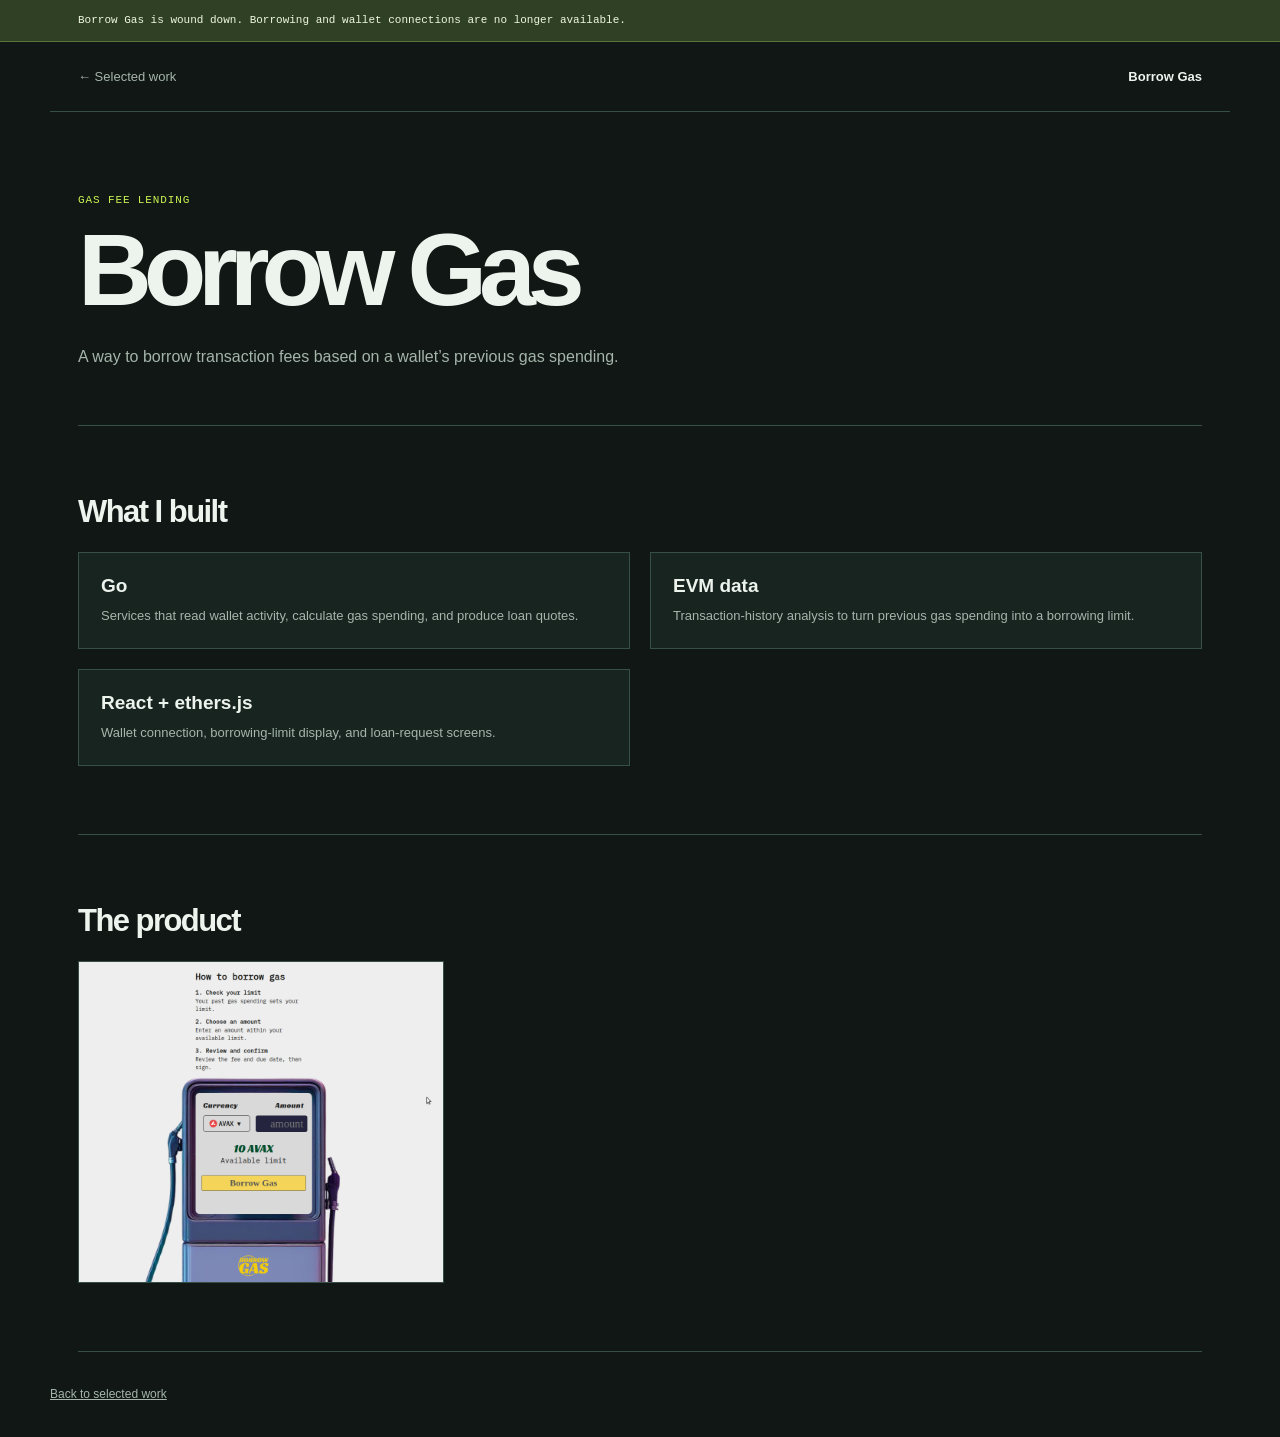
==== projects/borrow-gas/index.html @ a95733aa "Public portfolio" ====
<!doctype html>
<html lang="en">
<head>
  <meta charset="utf-8">
  <meta name="viewport" content="width=device-width,initial-scale=1">
  <title>Borrow Gas — Xavier Kibet</title>
  <link rel="stylesheet" href="../archive.css">
</head>
<body>
  <div class="archive-note"><div class="shell">Borrow Gas is wound down. Borrowing and wallet connections are no longer available.</div></div>
  <header class="top shell"><a class="back" href="../../#work">← Selected work</a><strong>Borrow Gas</strong></header>
  <main class="shell">
    <section class="hero"><p class="eyebrow">Gas fee lending</p><h1>Borrow Gas</h1><p>A way to borrow transaction fees based on a wallet’s previous gas spending.</p></section>
    <section class="section">
      <h2>What I built</h2>
      <div class="grid">
        <article class="card"><h3>Go</h3><p>Services that read wallet activity, calculate gas spending, and produce loan quotes.</p></article>
        <article class="card"><h3>EVM data</h3><p>Transaction-history analysis to turn previous gas spending into a borrowing limit.</p></article>
        <article class="card"><h3>React + ethers.js</h3><p>Wallet connection, borrowing-limit display, and loan-request screens.</p></article>
      </div>
    </section>
    <section class="section"><h2>The product</h2><div class="shots"><img src="assets/product-screen.png" alt="Borrow Gas AVAX borrowing form and available limit"></div></section>
  </main>
  <footer class="shell footer"><a href="../../#work">Back to selected work</a></footer>
</body>
</html>
---- projects/archive.css ----
:root{--bg:#101714;--panel:#17241f;--text:#edf3ed;--muted:#a5b5ac;--line:#365046;--accent:#cdf454;--warm:#ff7c4b}*{box-sizing:border-box}body{margin:0;background:var(--bg);color:var(--text);font-family:Manrope,Arial,sans-serif}a{color:inherit}.shell{max-width:1180px;margin:auto;padding:0 28px}.top{height:70px;display:flex;align-items:center;justify-content:space-between;border-bottom:1px solid var(--line);font-size:13px}.top a{text-decoration:none}.back{color:var(--muted)}.archive-note{background:#2f4025;color:#eff8dc;border-bottom:1px solid #587637;padding:12px 0;font:11px/1.5 "DM Mono",monospace}.hero{padding:82px 0 55px;border-bottom:1px solid var(--line)}.eyebrow{font:11px "DM Mono",monospace;text-transform:uppercase;letter-spacing:.08em;color:var(--accent);margin:0 0 18px}.hero h1{font-size:clamp(48px,8vw,105px);letter-spacing:-.08em;line-height:.9;margin:0}.hero p:last-child{color:var(--muted);max-width:630px;line-height:1.65;font-size:16px;margin:28px 0 0}.section{padding:68px 0;border-bottom:1px solid var(--line)}.section h2{font-size:31px;letter-spacing:-.05em;margin:0 0 22px}.grid{display:grid;grid-template-columns:repeat(2,1fr);gap:20px}.card{background:var(--panel);border:1px solid var(--line);padding:22px}.card h3{font-size:19px;margin:0 0 9px}.card p{color:var(--muted);line-height:1.55;font-size:13px;margin:0}.shots{display:grid;grid-template-columns:repeat(3,1fr);gap:13px}.shots img{width:100%;border:1px solid var(--line);display:block}.demo{background:#050809;border:1px solid #34413b;padding:25px}.demo label{display:block;font:11px "DM Mono",monospace;color:#b9c7bf;margin-bottom:10px}.demo-row{display:flex;gap:10px}.demo input{min-width:0;flex:1;background:#0d1310;border:1px solid #72e23f;color:#fff;padding:14px;font:16px "DM Mono",monospace}.demo button{background:var(--accent);border:0;padding:0 18px;font-weight:800;color:#102010;cursor:pointer}.results{list-style:none;padding:0;margin:22px 0 0}.results li{display:flex;justify-content:space-between;gap:16px;border-top:1px solid #26332d;padding:13px 3px;font:13px "DM Mono",monospace}.available{color:#6ded73}.map{height:420px;position:relative;background:#080c0a;overflow:hidden;border:1px solid var(--line)}.map .n{position:absolute;border-radius:50%;background:#8d5cf6;border:4px solid #e7ddff;box-shadow:0 0 0 8px rgba(141,92,246,.16);cursor:pointer}.map .n:hover{background:var(--accent)}.map .a{width:140px;height:140px;left:41%;top:37%}.map .b{width:92px;height:92px;left:16%;top:62%}.map .c{width:54px;height:54px;left:22%;top:27%}.map .d{width:40px;height:40px;right:14%;top:22%}.map .e{width:62px;height:62px;right:25%;bottom:12%}.map-line{position:absolute;height:8px;background:#8d5cf6;transform-origin:left}.l1{width:190px;left:28%;top:67%;transform:rotate(25deg)}.l2{width:140px;left:53%;top:55%;transform:rotate(-54deg)}.map-label{position:absolute;bottom:18px;left:18px;font:11px "DM Mono",monospace;color:#d8ccff}.pipeline{display:grid;grid-template-columns:repeat(4,1fr);gap:12px}.stage{border:1px solid var(--line);padding:18px;min-height:148px;position:relative;background:var(--panel)}.stage span{font:11px "DM Mono",monospace;color:var(--accent)}.stage h3{font-size:18px;margin:32px 0 7px}.stage p{font-size:12px;line-height:1.5;margin:0;color:var(--muted)}.stage:not(:last-child):after{content:"→";position:absolute;right:-18px;top:62px;color:var(--accent);font-size:20px;z-index:1}.query{margin:0;background:#050809;color:#d4e5da;padding:22px;overflow:auto;font:12px/1.65 "DM Mono",monospace}.footer{padding:35px 0;color:var(--muted);font-size:12px}@media(max-width:700px){.hero{padding-top:58px}.grid,.shots,.pipeline{grid-template-columns:1fr}.stage:not(:last-child):after{content:"↓";right:auto;left:50%;top:auto;bottom:-19px}.pipeline{gap:25px}.map{height:330px}.map .a{left:37%;top:36%}.map .b{left:7%;top:63%}.map .c{left:17%;top:20%}.map .d{right:8%;top:18%}.map .e{right:17%;bottom:8%}}
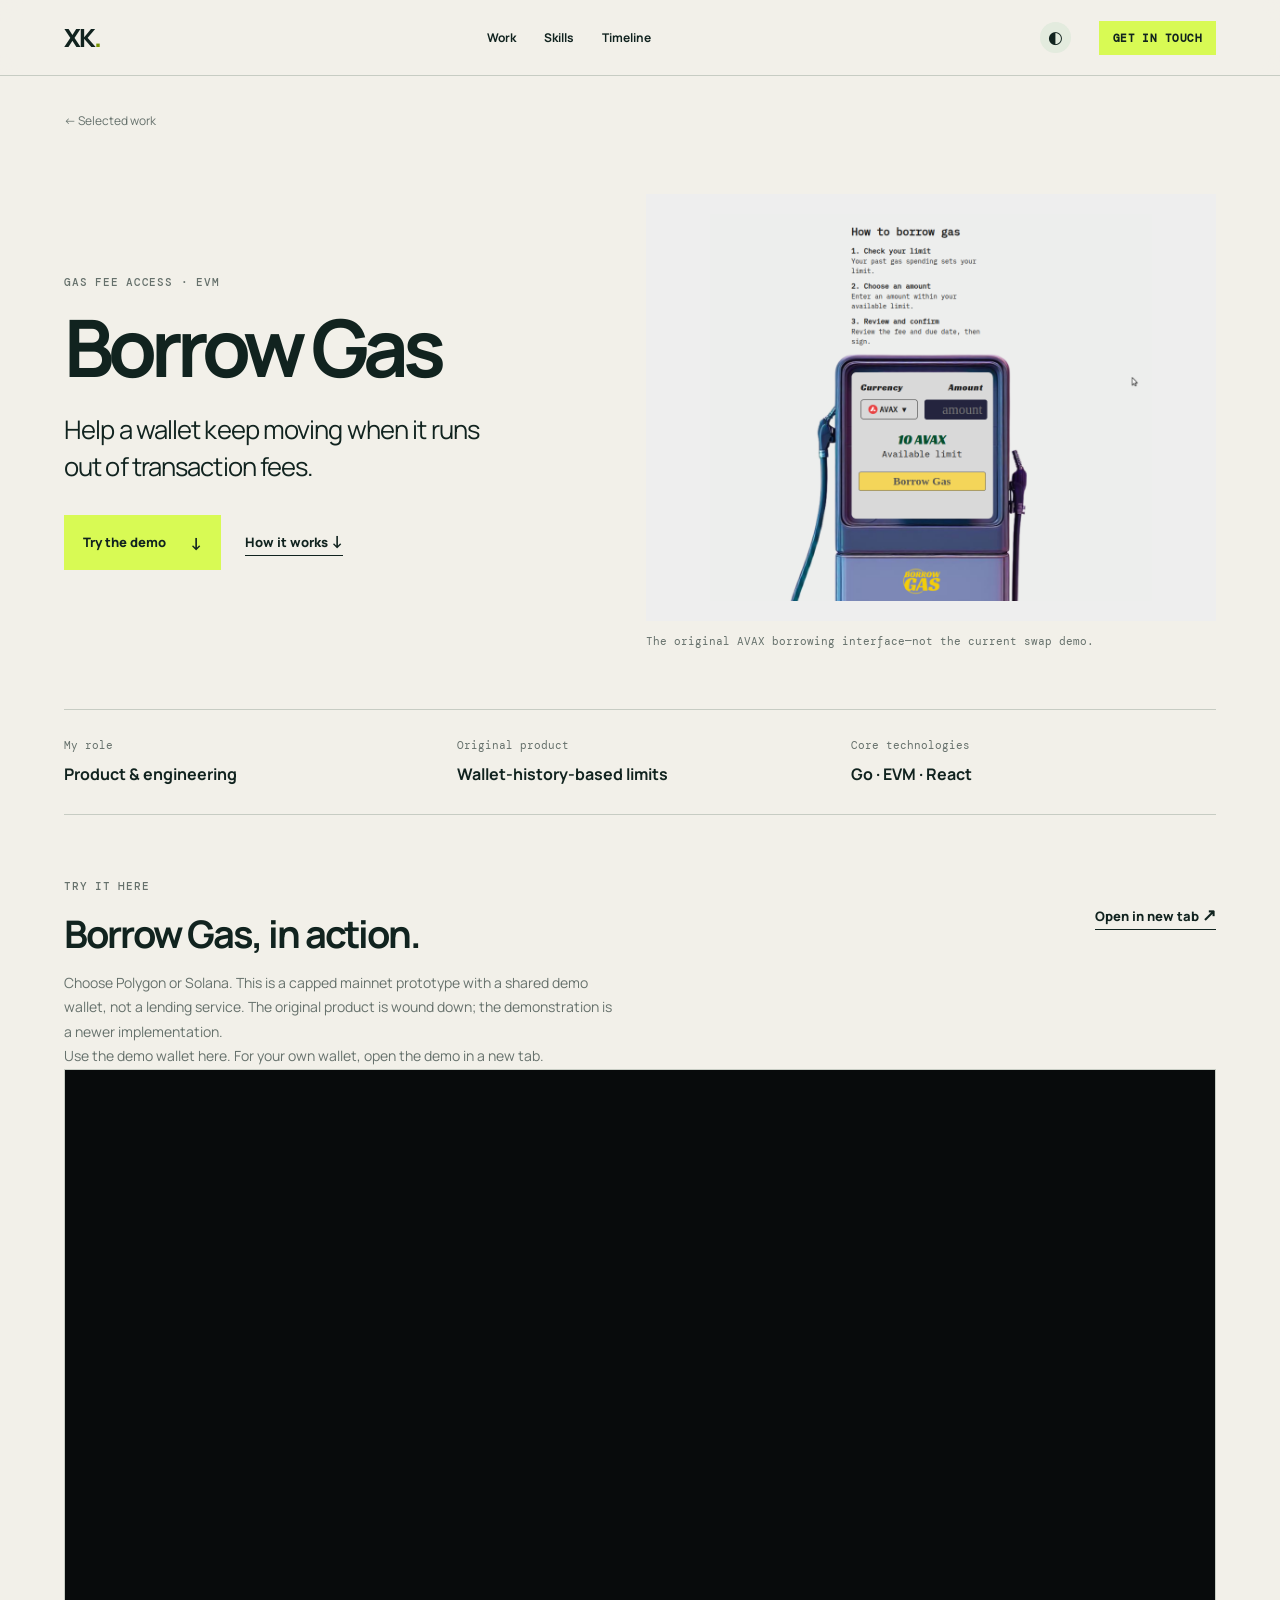
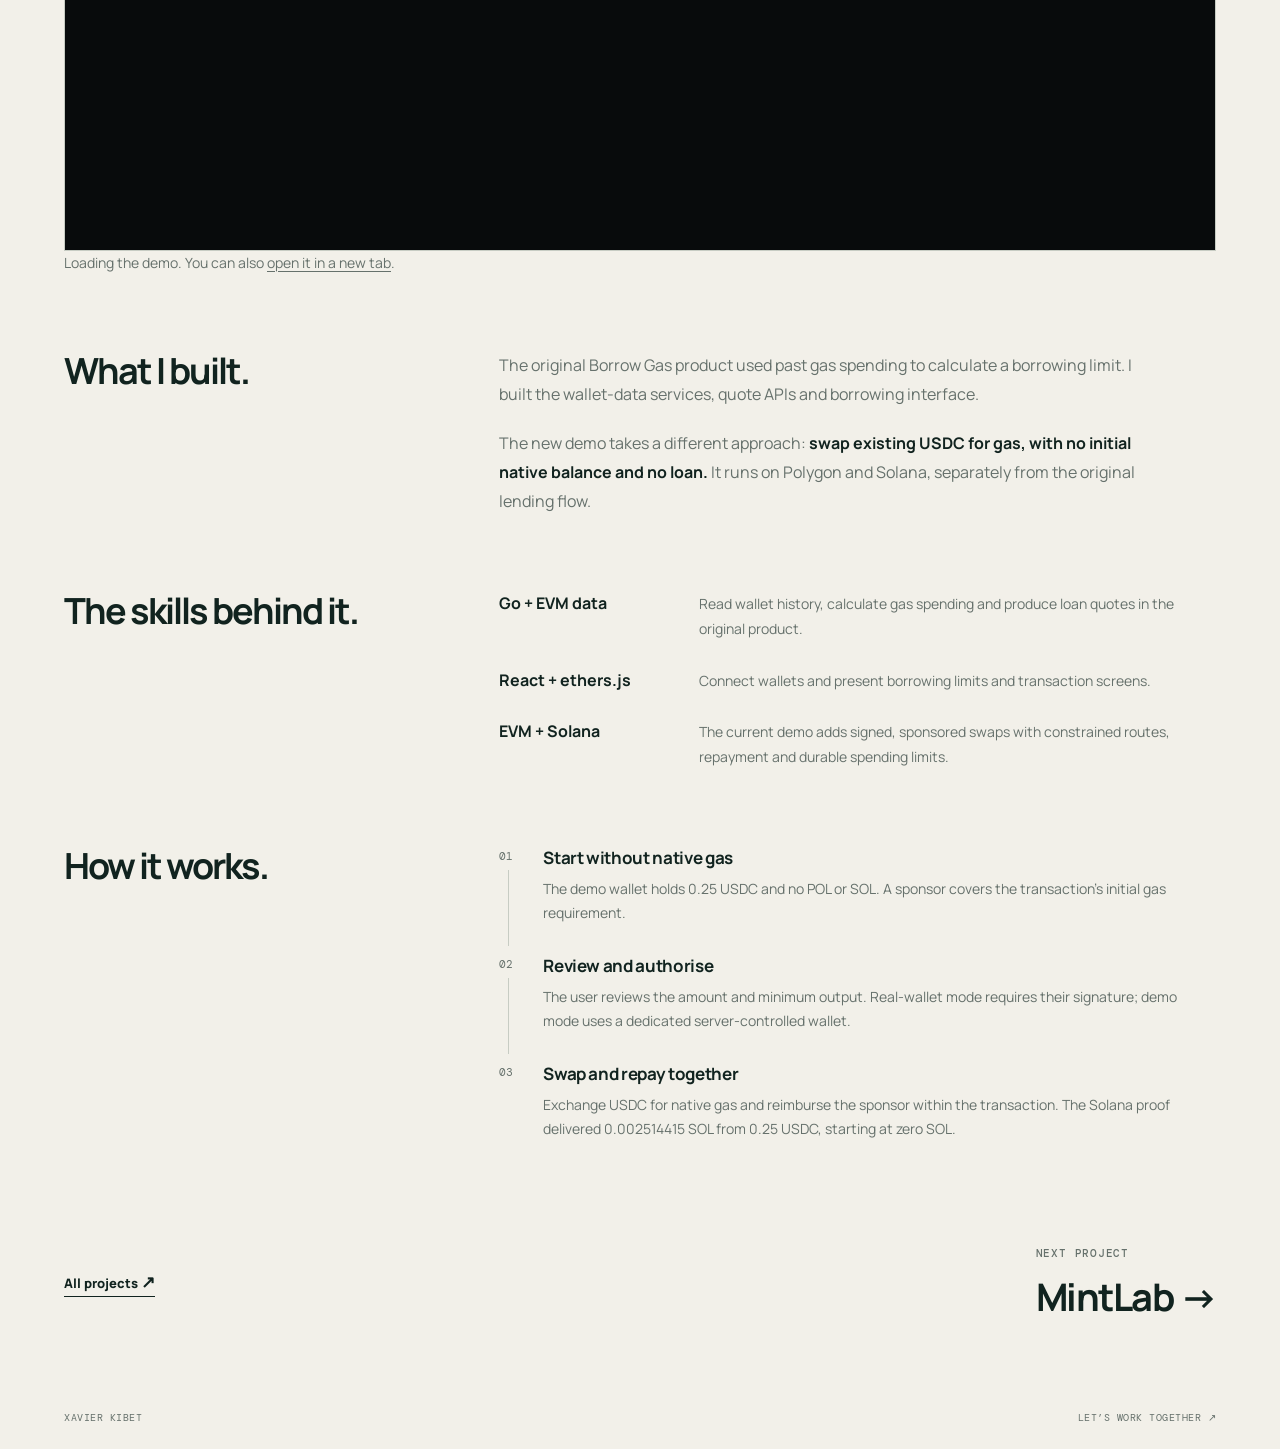
==== commit d6f48483: "Embed interactive demos in project case studies" ====
--- a/projects/borrow-gas/index.html
+++ b/projects/borrow-gas/index.html
@@ -3,24 +3,73 @@
 <head>
   <meta charset="utf-8">
   <meta name="viewport" content="width=device-width,initial-scale=1">
+  <meta name="description" content="Borrow Gas — Help a wallet keep moving when it runs out of transaction fees. A project by Xavier Kibet.">
   <title>Borrow Gas — Xavier Kibet</title>
-  <link rel="stylesheet" href="../archive.css">
+  <link rel="icon" href="../../favicon.svg" type="image/svg+xml">
+  <link rel="icon" href="../../favicon.ico" sizes="16x16 32x32 48x48">
+  <link rel="apple-touch-icon" href="../../apple-touch-icon.png">
+  <link rel="preconnect" href="https://fonts.googleapis.com">
+  <link rel="preconnect" href="https://fonts.gstatic.com" crossorigin>
+  <link href="https://fonts.googleapis.com/css2?family=DM+Mono:wght@400;500&family=Manrope:wght@400;500;600;700;800&family=Playfair+Display:ital,wght@0,500;1,500&display=swap" rel="stylesheet">
+  <link rel="stylesheet" href="../../styles.css">
+  <link rel="stylesheet" href="../../screenshots.css">
+  <link rel="stylesheet" href="../../surfaces.css">
+  <link rel="stylesheet" href="../../contact.css">
+  <link rel="stylesheet" href="../project.css">
+  <script defer src="../../theme.js"></script>
+  <script defer src="../../lightbox.js"></script>
+  <script defer src="../demo-embed.js"></script>
 </head>
-<body>
-  <div class="archive-note"><div class="shell">Borrow Gas is wound down. Borrowing and wallet connections are no longer available.</div></div>
-  <header class="top shell"><a class="back" href="../../#work">← Selected work</a><strong>Borrow Gas</strong></header>
-  <main class="shell">
-    <section class="hero"><p class="eyebrow">Gas fee lending</p><h1>Borrow Gas</h1><p>A way to borrow transaction fees based on a wallet’s previous gas spending.</p></section>
-    <section class="section">
-      <h2>What I built</h2>
-      <div class="grid">
-        <article class="card"><h3>Go</h3><p>Services that read wallet activity, calculate gas spending, and produce loan quotes.</p></article>
-        <article class="card"><h3>EVM data</h3><p>Transaction-history analysis to turn previous gas spending into a borrowing limit.</p></article>
-        <article class="card"><h3>React + ethers.js</h3><p>Wallet connection, borrowing-limit display, and loan-request screens.</p></article>
+<body class="case-page">
+  <header class="site-header">
+    <a class="brand" href="../../" aria-label="Xavier Kibet home">XK<span>.</span></a>
+    <nav aria-label="Main navigation"><a href="../../#work">Work</a><a href="../../#skills">Skills</a><a href="../../#timeline">Timeline</a></nav>
+    <div class="header-actions"><button class="theme-toggle" type="button" aria-label="Switch colour theme" title="Switch colour theme"><span aria-hidden="true">◐</span></button><a class="availability" href="../../#contact">Get in touch</a></div>
+  </header>
+  <main class="wrap">
+    <a class="case-back" href="../../?ecosystem=evm#work">← Selected work</a>
+    <section class="case-hero" aria-labelledby="project-title">
+      <div>
+        <p class="kicker">Gas fee access · EVM</p>
+        <h1 id="project-title">Borrow Gas</h1>
+        <p class="case-lede">Help a wallet keep moving when it runs out of transaction fees.</p>
+        <div class="case-actions"><a class="button acid" href="#demo">Try the demo <b aria-hidden="true">↓</b></a><a class="inline-link" href="#engineering">How it works <b aria-hidden="true">↓</b></a></div>
+      </div>
+      <div class="case-media">
+        <figure class="project-shot borrow-shot" tabindex="0" role="button" aria-label="Enlarge Borrow Gas screenshot"><img src="assets/product-screen.png" alt="Original Borrow Gas interface showing a 10 AVAX borrowing limit" fetchpriority="high"></figure>
+        <p class="case-caption">The original AVAX borrowing interface—not the current swap demo.</p>
       </div>
     </section>
-    <section class="section"><h2>The product</h2><div class="shots"><img src="assets/product-screen.png" alt="Borrow Gas AVAX borrowing form and available limit"></div></section>
+    <dl class="case-facts">
+      <div><dt>My role</dt><dd>Product & engineering</dd></div>
+      <div><dt>Original product</dt><dd>Wallet-history-based limits</dd></div>
+      <div><dt>Core technologies</dt><dd>Go · EVM · React</dd></div>
+    </dl>
+    <section id="demo" class="case-demo embedded-demo" aria-labelledby="demo-title">
+      <header class="demo-section-heading"><div><p class="kicker">Try it here</p><h2 id="demo-title">Borrow Gas, in action.</h2></div><a class="inline-link" href="https://demos.xaviermilgo.com/borrow-gas/" target="_blank" rel="noopener noreferrer">Open in new tab <b aria-hidden="true">↗</b></a></header>
+      <p class="demo-context">Choose Polygon or Solana. This is a capped mainnet prototype with a shared demo wallet, not a lending service. The original product is wound down; the demonstration is a newer implementation.</p>
+      <p class="demo-wallet-note">Use the demo wallet here. For your own wallet, open the demo in a new tab.</p>
+      <div class="demo-frame-wrap">
+        <iframe class="demo-frame" src="https://demos.xaviermilgo.com/borrow-gas/?embed=1#demo" title="Borrow Gas interactive demo" loading="lazy" referrerpolicy="strict-origin-when-cross-origin" sandbox="allow-scripts allow-same-origin allow-forms allow-popups allow-popups-to-escape-sandbox" allow="clipboard-write" data-demo-origin="https://demos.xaviermilgo.com"></iframe>
+      </div>
+      <p class="demo-load-status" role="status">Loading the demo. You can also <a href="https://demos.xaviermilgo.com/borrow-gas/" target="_blank" rel="noopener noreferrer">open it in a new tab</a>.</p>
+    </section>
+    <section class="case-section" aria-labelledby="ownership-title">
+      <h2 id="ownership-title">What I built.</h2>
+      <div class="case-body"><p>The original Borrow Gas product used past gas spending to calculate a borrowing limit. I built the wallet-data services, quote APIs and borrowing interface.</p>
+        <p>The new demo takes a different approach: <strong>swap existing USDC for gas, with no initial native balance and no loan.</strong> It runs on Polygon and Solana, separately from the original lending flow.</p></div>
+    </section>
+    <section class="case-section" aria-labelledby="skills-title">
+      <h2 id="skills-title">The skills behind it.</h2>
+      <div class="case-body"><ul class="case-tech"><li><h3>Go + EVM data</h3><p>Read wallet history, calculate gas spending and produce loan quotes in the original product.</p></li><li><h3>React + ethers.js</h3><p>Connect wallets and present borrowing limits and transaction screens.</p></li><li><h3>EVM + Solana</h3><p>The current demo adds signed, sponsored swaps with constrained routes, repayment and durable spending limits.</p></li></ul></div>
+    </section>
+    <section id="engineering" class="case-section" aria-labelledby="engineering-title">
+      <h2 id="engineering-title">How it works.</h2>
+      <div class="case-body"><ol class="case-flow"><li><h3>Start without native gas</h3><p>The demo wallet holds 0.25 USDC and no POL or SOL. A sponsor covers the transaction’s initial gas requirement.</p></li><li><h3>Review and authorise</h3><p>The user reviews the amount and minimum output. Real-wallet mode requires their signature; demo mode uses a dedicated server-controlled wallet.</p></li><li><h3>Swap and repay together</h3><p>Exchange USDC for native gas and reimburse the sponsor within the transaction. The Solana proof delivered 0.002514415 SOL from 0.25 USDC, starting at zero SOL.</p></li></ol></div>
+    </section>
+    <nav class="case-next" aria-label="Project navigation"><a class="inline-link" href="../../#work">All projects <b aria-hidden="true">↗</b></a><div><p class="kicker">Next project</p><a href="../mintlab/">MintLab <span aria-hidden="true">→</span></a></div></nav>
   </main>
-  <footer class="shell footer"><a href="../../#work">Back to selected work</a></footer>
+  <footer><span>Xavier Kibet</span><a href="../../#contact">Let’s work together ↗</a></footer>
+  <dialog class="lightbox" aria-label="Borrow Gas screenshot"><button class="lightbox-close" type="button" aria-label="Close image">×</button><img class="lightbox-image" alt=""></dialog>
 </body>
 </html>
--- a/styles.css
+++ b/styles.css
@@ -0,0 +1 @@
+:root{--ink:#11231f;--paper:#f2f0e9;--surface:#e3ebde;--lime:#d8fa54;--orange:#ff6b35;--muted:#66716c;--line:#c7ccc3;--inverse:#eff4ec;--shadow:rgba(17,35,31,.11)}@media(prefers-color-scheme:dark){:root{--ink:#edf3ed;--paper:#12211d;--surface:#1a3029;--lime:#c6f04d;--orange:#ff8152;--muted:#abb9b0;--line:#38534a;--inverse:#11231f;--shadow:rgba(0,0,0,.24)}}body[data-theme=light]{--ink:#11231f;--paper:#f2f0e9;--surface:#e3ebde;--lime:#d8fa54;--orange:#ff6b35;--muted:#66716c;--line:#c7ccc3;--inverse:#eff4ec;--shadow:rgba(17,35,31,.11)}body[data-theme=dark]{--ink:#edf3ed;--paper:#12211d;--surface:#1a3029;--lime:#c6f04d;--orange:#ff8152;--muted:#abb9b0;--line:#38534a;--inverse:#11231f;--shadow:rgba(0,0,0,.24)}*{box-sizing:border-box}html{scroll-behavior:smooth}body{margin:0;color:var(--ink);background:var(--paper);font-family:Manrope,Arial,sans-serif;transition:background .2s,color .2s}a{color:inherit;text-decoration:none}.wrap{max-width:1280px;margin:auto;padding-left:clamp(24px,5vw,76px);padding-right:clamp(24px,5vw,76px)}.site-header{height:76px;display:flex;align-items:center;justify-content:space-between;padding:0 clamp(24px,5vw,76px);border-bottom:1px solid var(--line);position:sticky;top:0;background:color-mix(in srgb,var(--paper) 94%,transparent);backdrop-filter:blur(12px);z-index:10}.brand{font-weight:800;font-size:25px;letter-spacing:-.09em}.brand span{color:#769300}.site-header nav,.header-actions{display:flex;align-items:center;gap:28px}.site-header nav{font-size:12px;font-weight:700}.availability{font-family:"DM Mono",monospace;font-size:11px;text-transform:uppercase;letter-spacing:.04em}.availability i{display:inline-block;width:8px;height:8px;border-radius:50%;background:#48b879;margin-right:7px}.theme-toggle{width:31px;height:31px;border:1px solid var(--line);border-radius:50%;background:transparent;color:var(--ink);cursor:pointer;font-size:17px;line-height:1}.hero{min-height:calc(100vh - 76px);display:grid;grid-template-columns:1.35fr .65fr;align-items:center;gap:60px;padding-top:60px;padding-bottom:60px}.kicker,.project-number{font:500 11px "DM Mono",monospace;letter-spacing:.07em;text-transform:uppercase;margin:0 0 20px;color:var(--muted)}.hero h1,.section-heading h2,.archive h2,.contact h2{letter-spacing:-.075em;line-height:.96;margin:0}.hero h1{font-size:clamp(56px,7.5vw,110px);max-width:800px}.hero h1 em{font-family:"Playfair Display",Georgia,serif;font-weight:500}.lede{font-size:18px;line-height:1.62;max-width:600px;margin:33px 0}.hero-actions{display:flex;align-items:center;gap:25px}.button{font-size:13px;font-weight:800;padding:16px 19px;display:inline-flex;gap:24px;align-items:center}.button.dark{color:var(--paper);background:var(--ink)}.button.acid{background:var(--lime);color:#11231f}.button b,.inline-link b{font-size:17px}.inline-link{font-size:13px;font-weight:800;border-bottom:1px solid var(--ink);padding-bottom:3px}.portrait{margin:0;position:relative;max-width:330px;justify-self:end}.portrait:after{content:"";position:absolute;z-index:-1;width:100%;height:100%;border:1px solid var(--ink);right:-19px;top:18px}.portrait img{display:block;width:100%;aspect-ratio:4/5;object-fit:cover;filter:grayscale(100%) contrast(1.1)}.portrait figcaption{background:var(--lime);color:#11231f;font:500 11px/1.5 "DM Mono",monospace;text-transform:uppercase;letter-spacing:.03em;padding:13px;position:absolute;bottom:-22px;left:-25px}.gallery{padding-top:112px;padding-bottom:120px;border-top:1px solid var(--line)}.section-heading{margin-bottom:60px}.section-heading h2{font-size:clamp(42px,5.5vw,75px);max-width:770px}.project{display:grid;grid-template-columns:1fr 1fr;gap:70px;align-items:center;border-top:1px solid var(--line);padding:45px 0}.project:last-child{border-bottom:1px solid var(--line)}.project.reverse .project-copy{order:2}.project.reverse .visual{order:1}.project h3{font-size:clamp(28px,3vw,43px);line-height:1.08;letter-spacing:-.055em;margin:0 0 18px}.project h3 mark{color:#587000;background:transparent}.project-copy>p:not(.project-number){font-size:14px;line-height:1.72;color:var(--muted);max-width:520px;margin:0 0 19px}.project-tags{display:flex;gap:7px;flex-wrap:wrap;margin:0 0 22px}.project-tags span{border:1px solid var(--line);border-radius:20px;padding:5px 9px;font:10px "DM Mono",monospace;color:var(--muted)}.visual{height:320px;position:relative;background:var(--surface);overflow:hidden;padding:21px}.visual-label{font:500 10px "DM Mono",monospace;text-transform:uppercase;letter-spacing:.06em;color:var(--muted)}.gpu-flow{position:absolute;inset:0 22px;top:98px;display:flex;align-items:center}.flow-box{width:31%;min-height:106px;border:1px solid var(--ink);background:var(--paper);padding:15px;display:flex;flex-direction:column;justify-content:center;font:700 13px/1.1 Manrope}.flow-box small{font:10px/1.45 "DM Mono",monospace;color:var(--muted);margin-top:8px}.flow-box.core{background:var(--ink);color:var(--paper);align-items:center;text-align:center;position:relative}.flow-box.core i{position:absolute;width:8px;height:8px;border-radius:50%;background:var(--lime)}.flow-box.core i:nth-child(1){top:17px;left:19px}.flow-box.core i:nth-child(2){top:17px;right:19px}.flow-box.core i:nth-child(3){bottom:17px;left:19px}.flow-box.core i:nth-child(4){bottom:17px;right:19px}.flow-box.verified{color:#4d7c10;text-align:center;font-size:27px}.arrow{flex:1;text-align:center;font-size:22px}.visual-stat{position:absolute;bottom:21px;left:21px;display:flex;align-items:baseline;gap:9px}.visual-stat strong{font-size:23px;letter-spacing:-.06em}.visual-stat span{font:10px "DM Mono",monospace;color:var(--muted)}.map-visual{background:var(--ink)}.map-visual .visual-label{color:#aebfb6}.map-node{position:absolute;border-radius:50%;background:var(--lime);box-shadow:0 0 0 7px rgba(216,250,84,.13)}.map-node.a{width:55px;height:55px;top:75px;left:26%}.map-node.b{width:30px;height:30px;top:163px;left:17%;background:var(--orange)}.map-node.c{width:80px;height:80px;top:125px;left:48%}.map-node.d{width:23px;height:23px;top:75px;right:18%;background:var(--orange)}.map-node.e{width:39px;height:39px;bottom:50px;right:28%}.map-node.f{width:18px;height:18px;bottom:42px;left:39%;background:#8ed6ff}.map-line{position:absolute;height:1px;background:#7b968a;transform-origin:left}.map-line.one{width:140px;left:27%;top:116px;transform:rotate(26deg)}.map-line.two{width:135px;left:55%;top:163px;transform:rotate(-41deg)}.map-line.three{width:120px;left:29%;top:189px;transform:rotate(-22deg)}.map-caption{position:absolute;bottom:21px;left:21px;color:#bfcfc6;font:10px "DM Mono",monospace;text-transform:uppercase}.index-visual ol{list-style:none;padding:0;margin:48px 0 0;display:flex;gap:0}.index-visual li{flex:1;border-top:1px solid var(--ink);padding:13px 6px 0;font:10px "DM Mono",monospace;text-transform:uppercase;color:var(--muted)}.index-visual li span{display:block;color:var(--ink);margin-bottom:7px}.index-result{position:absolute;bottom:26px;right:26px;background:var(--lime);color:#11231f;padding:15px;display:flex;flex-direction:column}.index-result b{font-size:28px;letter-spacing:-.07em}.index-result small{font:9px "DM Mono",monospace;text-transform:uppercase}.skills{background:var(--ink);color:var(--inverse);padding:112px 0}.skills .kicker{color:#a7b9ae}.skills-grid{display:grid;grid-template-columns:repeat(4,1fr);border-top:1px solid #587166}.skills-grid article{border-right:1px solid #587166;min-height:285px;padding:20px 20px 0 0;margin-right:20px}.skills-grid article:last-child{border:0}.skills-grid article>p{font:11px "DM Mono",monospace;color:var(--lime)}.skills-grid h3{font-size:23px;letter-spacing:-.05em;line-height:1.05;margin:42px 0 20px}.skills-grid ul{list-style:none;padding:0;margin:0;columns:2}.skills-grid li{font-size:12px;line-height:1.75;color:#b9c9c0}.archive{padding-top:125px;padding-bottom:125px}.archive h2,.contact h2{font-size:clamp(42px,5.5vw,75px);max-width:790px}.archive-intro{line-height:1.65;max-width:570px;color:var(--muted);margin:27px 0 44px}.archive-grid{display:grid;grid-template-columns:repeat(3,1fr);gap:15px}.archive-item{border:1px solid var(--line);min-height:240px;padding:21px;display:flex;flex-direction:column}.archive-item.featured{background:var(--surface)}.archive-item span{font:10px "DM Mono",monospace;text-transform:uppercase;color:#60730c}.archive-item h3{font-size:31px;letter-spacing:-.06em;margin:42px 0 12px}.archive-item p{font-size:13px;line-height:1.55;color:var(--muted);margin:0}.archive-item b{font-size:12px;margin-top:auto}.contact{border-top:1px solid var(--line);padding-top:115px;padding-bottom:115px}.contact>p:not(.kicker){max-width:550px;line-height:1.65;color:var(--muted);margin:28px 0}.contact .button{margin-top:10px}footer{padding:25px clamp(24px,5vw,76px);border-top:1px solid var(--line);display:flex;justify-content:space-between;font:10px "DM Mono",monospace;text-transform:uppercase;color:var(--muted);letter-spacing:.05em}@media(max-width:760px){.site-header{height:65px}.site-header nav{display:none}.header-actions{gap:13px}.availability{font-size:10px}.hero{grid-template-columns:1fr;gap:55px;padding-top:75px}.portrait{justify-self:start;width:62%;margin-left:15px}.hero h1{font-size:clamp(53px,16vw,83px)}.gallery,.archive{padding-top:78px;padding-bottom:78px}.project,.project.reverse{grid-template-columns:1fr;gap:29px}.project.reverse .project-copy{order:1}.project.reverse .visual{order:2}.visual{height:290px}.flow-box{padding:10px;font-size:11px}.flow-box small{font-size:8px}.visual-stat{right:21px}.visual-stat span{max-width:120px}.skills{padding:78px 0}.skills-grid,.archive-grid{grid-template-columns:1fr}.skills-grid article{border-right:0;border-bottom:1px solid #587166;margin:0;padding:19px 0;min-height:0}.skills-grid h3{margin:24px 0 15px}.archive-grid{gap:10px}footer{gap:12px;flex-wrap:wrap}}
--- a/screenshots.css
+++ b/screenshots.css
@@ -0,0 +1 @@
+.project-shot{margin:0;padding:18px;background:#080808;border:1px solid var(--line);display:flex;flex-direction:column;cursor:zoom-in}.project-shot img{width:100%;height:100%;object-fit:contain;object-position:center;display:block}.project-shot:focus-visible{outline:3px solid var(--lime);outline-offset:4px}.lightbox{max-width:min(1200px,94vw);max-height:92vh;padding:0;border:0;background:#080808;box-shadow:0 24px 80px rgba(0,0,0,.55)}.lightbox::backdrop{background:rgba(0,0,0,.82);backdrop-filter:blur(4px)}.lightbox-image{display:block;max-width:94vw;max-height:92vh;width:auto;height:auto}.lightbox-close{position:fixed;top:18px;right:18px;width:42px;height:42px;border:1px solid rgba(255,255,255,.45);border-radius:50%;background:rgba(0,0,0,.65);color:#fff;font-size:30px;line-height:1;cursor:pointer;z-index:2}@media(max-width:760px){.lightbox-close{top:12px;right:12px}}
--- a/surfaces.css
+++ b/surfaces.css
@@ -0,0 +1,41 @@
+/* Use spacing for structure; reserve lines for interactive cues. */
+.gallery,
+.project,
+.project:last-child,
+.project-shot,
+.skill-list,
+.skill-list li,
+.contact,
+footer {
+  border: 0;
+}
+
+.portrait::after {
+  display: none;
+}
+
+.theme-toggle {
+  border: 0;
+  background: var(--surface);
+}
+
+.skill-projects {
+  gap: 8px 16px;
+}
+
+.skill-projects a,
+.skill-projects span {
+  border: 0;
+  border-radius: 0;
+  padding: 3px 0;
+}
+
+.skill-projects a {
+  text-decoration: underline;
+  text-decoration-color: #587166;
+  text-underline-offset: 4px;
+}
+
+.skill-projects a:hover {
+  text-decoration-color: currentColor;
+}
--- a/contact.css
+++ b/contact.css
@@ -0,0 +1,48 @@
+.contact {
+  scroll-margin-top: 90px;
+}
+.header-actions .availability {
+  display: inline-flex;
+  align-items: center;
+  gap: 8px;
+  padding: 10px 14px;
+  background: var(--lime);
+  color: #11231f;
+  border-radius: 0;
+  font-weight: 700;
+}
+.header-actions .availability:hover { text-decoration: underline; text-underline-offset: 3px; }
+.header-actions .availability:focus-visible { outline: 2px solid var(--ink); outline-offset: 4px; }
+.contact-links {
+  display: flex;
+  flex-wrap: wrap;
+  align-items: center;
+  gap: 28px 40px;
+}
+.contact-links .button { margin-top: 0; }
+.contact-email { position: relative; display: flex; flex-wrap: wrap; align-items: center; gap: 12px; }
+.copy-email {
+  min-height: 48px;
+  padding: 12px 18px;
+  border: 1px solid var(--ink);
+  border-radius: 0;
+  background: var(--surface);
+  color: var(--ink);
+  font: inherit;
+  font-size: 13px;
+  font-weight: 700;
+  cursor: pointer;
+}
+.copy-email:hover { background: var(--ink); color: var(--paper); }
+.copy-email:active { transform: translateY(1px); }
+.copy-email:focus-visible { outline: 2px solid var(--ink); outline-offset: 4px; }
+.copy-status { position: absolute; top: 100%; left: 0; font-size: 12px; color: var(--ink); padding-top: 5px; }
+.contact-social { display: grid; gap: 6px; }
+.contact-social span { color: var(--muted); font-size: 12px; }
+.contact-social strong { font-size: 16px; font-weight: 700; }
+.contact-social:hover strong { text-decoration: underline; text-underline-offset: 4px; }
+.contact-links a:focus-visible { outline: 2px solid var(--ink); outline-offset: 6px; }
+@media (max-width: 600px) {
+  .contact-links { gap: 24px 32px; }
+  .contact-links .button { max-width: 100%; gap: 16px; }
+}
--- a/projects/project.css
+++ b/projects/project.css
@@ -0,0 +1,74 @@
+/* Case studies reuse the home page's tokens, fonts, controls and header. */
+.case-back { display:inline-block; margin-top:36px; color:var(--muted); font-size:12px; }
+.case-back:hover { color:var(--ink); }
+.case-hero { display:grid; grid-template-columns:1fr 1.1fr; align-items:center; gap:clamp(28px,5vw,72px); padding:64px 0 58px; }
+.case-hero h1 { font-size:clamp(48px,6.2vw,88px); line-height:1; letter-spacing:-.075em; margin:0 0 24px; overflow-wrap:anywhere; }
+.case-hero .kicker { margin-bottom:18px; }
+.case-lede { font-size:clamp(20px,2vw,26px); line-height:1.45; letter-spacing:-.035em; margin:0 0 30px; max-width:28ch; }
+.case-actions { display:flex; flex-wrap:wrap; gap:18px 24px; align-items:center; }
+.case-hero .project-shot { padding:20px; min-width:0; aspect-ratio:4/3; border:0; }
+.case-hero .project-shot img { min-height:0; }
+.case-hero .borrow-shot { background:#eee; }
+.case-caption { font:11px/1.6 'DM Mono',monospace; color:var(--muted); margin:12px 0 0; }
+.case-media { min-width:0; }
+.case-facts { display:grid; grid-template-columns:repeat(3,1fr); gap:28px; padding:28px 0; margin:0; border-top:1px solid var(--line); border-bottom:1px solid var(--line); }
+.case-facts dt { font:11px 'DM Mono',monospace; color:var(--muted); margin-bottom:10px; }
+.case-facts dd { margin:0; font-weight:700; font-size:16px; line-height:1.5; }
+.case-section { display:grid; grid-template-columns:1fr 2fr; gap:clamp(24px,6vw,92px); padding:76px 0 0; scroll-margin-top:100px; }
+.case-section h2 { font-size:clamp(25px,3vw,36px); letter-spacing:-.055em; line-height:1.1; margin:0; }
+.case-body { min-width:0; }
+.case-body>p { font-size:16px; color:var(--muted); line-height:1.8; margin:0 0 20px; max-width:66ch; }
+.case-body>p:last-child { margin-bottom:0; }
+.case-body strong { color:var(--ink); font-weight:700; }
+.case-tech { list-style:none; padding:0; margin:0; display:grid; gap:26px; }
+.case-tech li { display:grid; grid-template-columns:180px 1fr; gap:20px; }
+.case-tech h3 { margin:0; font-size:16px; line-height:1.6; }
+.case-tech p { margin:0; color:var(--muted); font-size:14px; line-height:1.8; }
+.case-flow { counter-reset:step; list-style:none; padding:0; margin:0; display:grid; gap:0; }
+.case-flow li { counter-increment:step; position:relative; padding:0 0 28px 44px; }
+.case-flow li::before { content:counter(step,decimal-leading-zero); position:absolute; left:0; top:3px; font:11px 'DM Mono',monospace; color:var(--muted); }
+.case-flow li:not(:last-child)::after { content:''; position:absolute; left:9px; top:24px; bottom:8px; border-left:1px solid var(--line); }
+.case-flow h3 { font-size:17px; letter-spacing:-.02em; margin:0 0 8px; }
+.case-flow p { color:var(--muted); font-size:14px; line-height:1.75; margin:0; }
+.case-demo { margin:76px 0; padding:clamp(24px,4vw,44px); background:var(--surface); display:grid; grid-template-columns:1fr auto; align-items:center; gap:32px; }
+.case-demo h2 { font-size:clamp(26px,3vw,38px); letter-spacing:-.055em; margin:0 0 14px; line-height:1.1; }
+.case-demo p:not(.kicker) { margin:0; max-width:62ch; font-size:14px; color:var(--muted); line-height:1.75; }
+.case-next { padding:0 0 64px; display:flex; justify-content:space-between; align-items:center; gap:24px; }
+.case-next .kicker { margin:0 0 10px; }
+.case-next a:last-child { font-size:clamp(24px,3vw,38px); font-weight:700; letter-spacing:-.04em; }
+.case-next a:hover { text-decoration:underline; text-underline-offset:6px; }
+.case-page a:focus-visible { outline:2px solid var(--ink); outline-offset:5px; }
+.case-page .button:hover { filter:brightness(.94); }
+.case-page footer { gap:20px; }
+@media(max-width:900px) {
+  .case-hero { grid-template-columns:1fr; padding-top:42px; }
+  .case-lede { max-width:36ch; }
+  .case-hero .project-shot { aspect-ratio:16/10; }
+  .case-section { grid-template-columns:1fr; gap:26px; padding-top:56px; }
+  .case-demo { grid-template-columns:1fr; margin:56px 0; }
+  .case-demo .button { justify-self:start; }
+}
+@media(max-width:520px) {
+  .case-back { margin-top:26px; }
+  .case-hero { padding-top:32px; padding-bottom:36px; }
+  .case-hero .project-shot { padding:12px; aspect-ratio:4/3; }
+  .case-facts { grid-template-columns:1fr; gap:20px; }
+  .case-facts>div { display:grid; grid-template-columns:100px 1fr; gap:12px; align-items:baseline; }
+  .case-facts dt { margin:0; }
+  .case-facts dd { font-size:14px; }
+  .case-tech li { grid-template-columns:1fr; gap:5px; }
+  .case-next { flex-direction:column; align-items:flex-start; }
+}
+@media(prefers-reduced-motion:reduce) { html { scroll-behavior:auto; } body { transition:none; } }
+.case-demo.embedded-demo { display:block; padding:0; margin:64px 0 0; background:transparent; scroll-margin-top:100px; }
+.demo-section-heading { display:flex; align-items:center; justify-content:space-between; gap:20px; margin-bottom:16px; }
+.demo-section-heading h2 { margin:0; }
+.demo-section-heading .inline-link { flex-shrink:0; }
+.case-demo .demo-context { max-width:80ch; margin-bottom:20px; }
+.case-demo .demo-wallet-note { margin:0 0 18px; font-size:12px; }
+.demo-frame-wrap { border:1px solid var(--line); background:#080b0c; }
+.demo-frame { display:block; width:100%; height:780px; border:0; }
+.case-demo .demo-load-status { font-size:12px; margin:12px 0 0; }
+.case-demo .demo-load-status a { text-decoration:underline; text-underline-offset:3px; }
+.case-page .case-next { margin-top:76px; }
+@media(max-width:600px) { .demo-section-heading { align-items:flex-start; flex-direction:column; } .demo-frame { height:900px; } }
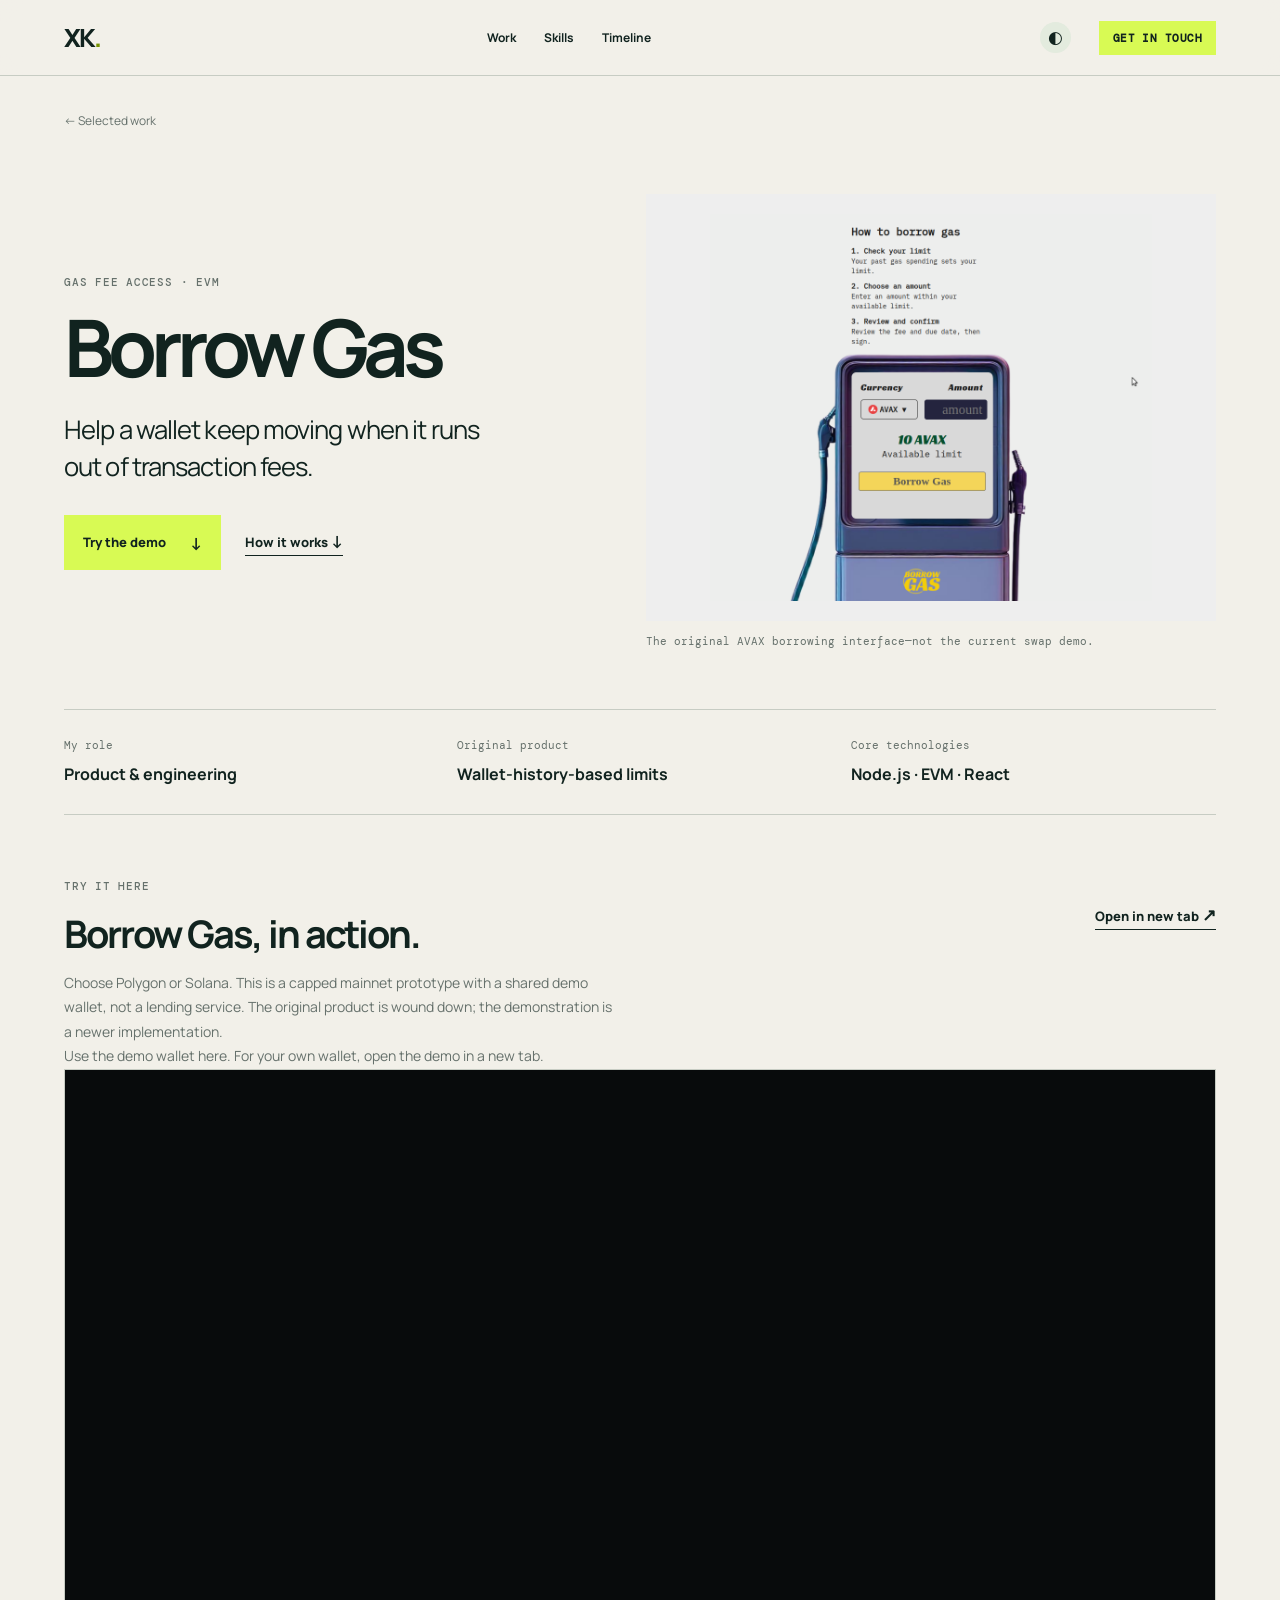
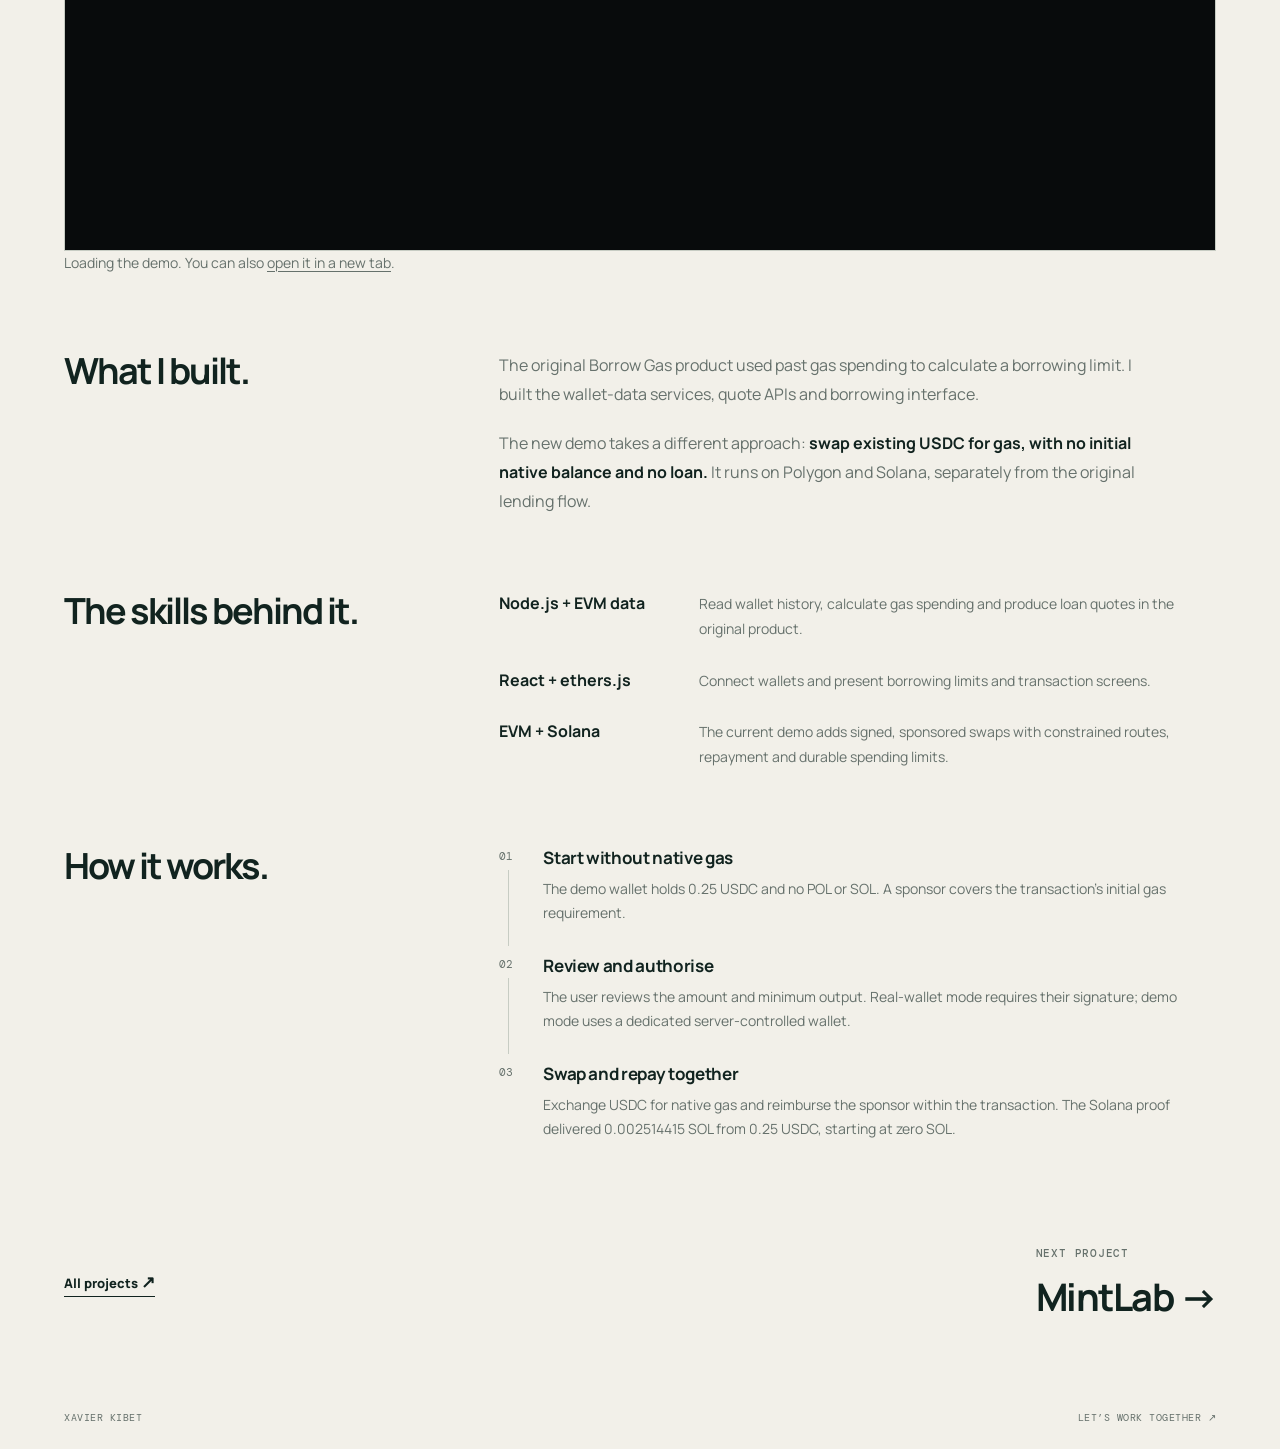
==== commit 4836a9d2: "Update Borrow Gas and HolderMaps backend labels" ====
--- a/projects/borrow-gas/index.html
+++ b/projects/borrow-gas/index.html
@@ -43,7 +43,7 @@
     <dl class="case-facts">
       <div><dt>My role</dt><dd>Product & engineering</dd></div>
       <div><dt>Original product</dt><dd>Wallet-history-based limits</dd></div>
-      <div><dt>Core technologies</dt><dd>Go · EVM · React</dd></div>
+      <div><dt>Core technologies</dt><dd>Node.js · EVM · React</dd></div>
     </dl>
     <section id="demo" class="case-demo embedded-demo" aria-labelledby="demo-title">
       <header class="demo-section-heading"><div><p class="kicker">Try it here</p><h2 id="demo-title">Borrow Gas, in action.</h2></div><a class="inline-link" href="https://demos.xaviermilgo.com/borrow-gas/" target="_blank" rel="noopener noreferrer">Open in new tab <b aria-hidden="true">↗</b></a></header>
@@ -61,7 +61,7 @@
     </section>
     <section class="case-section" aria-labelledby="skills-title">
       <h2 id="skills-title">The skills behind it.</h2>
-      <div class="case-body"><ul class="case-tech"><li><h3>Go + EVM data</h3><p>Read wallet history, calculate gas spending and produce loan quotes in the original product.</p></li><li><h3>React + ethers.js</h3><p>Connect wallets and present borrowing limits and transaction screens.</p></li><li><h3>EVM + Solana</h3><p>The current demo adds signed, sponsored swaps with constrained routes, repayment and durable spending limits.</p></li></ul></div>
+      <div class="case-body"><ul class="case-tech"><li><h3>Node.js + EVM data</h3><p>Read wallet history, calculate gas spending and produce loan quotes in the original product.</p></li><li><h3>React + ethers.js</h3><p>Connect wallets and present borrowing limits and transaction screens.</p></li><li><h3>EVM + Solana</h3><p>The current demo adds signed, sponsored swaps with constrained routes, repayment and durable spending limits.</p></li></ul></div>
     </section>
     <section id="engineering" class="case-section" aria-labelledby="engineering-title">
       <h2 id="engineering-title">How it works.</h2>
